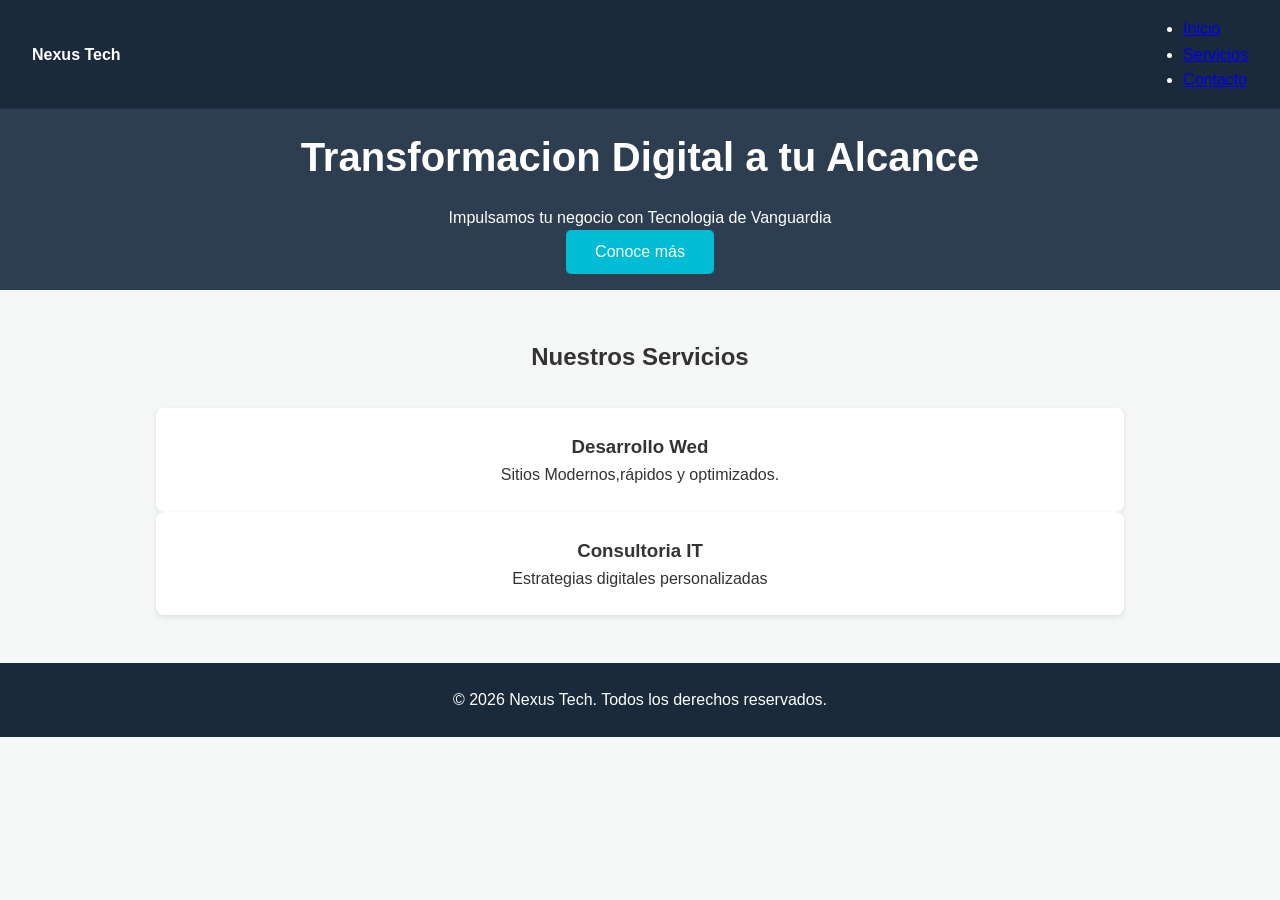
==== index.html @ 53a54531 "feat: agregar estructura HTML base y estilos iniciales" ====
<!DOCTYPE html>
<html lang="en">
<head>
    <meta charset="UTF-8">
    <meta name="viewport" content="width=device-width, initial-scale=1.0">
    <title>Nexus Tech - La Transformacion Digital </title>
    <link rel="stylesheet" href="styles.css">
</head>
<body>
    <header>
        <div class="logo">Nexus Tech </div>
        <nav>
            <ul>
                <li><a href="#inicio">Inicio</a></li>
                <li><a href="#servicios">Servicios</a></li>
                <li><a href="#contacto">Contacto</a></li>
            </ul>
        </nav>
    </header>
    <section id="inicio" class="hero">
        <h1>Transformacion Digital a tu Alcance</h1>
        <p>Impulsamos tu negocio con Tecnologia de Vanguardia</p>
        <button>Conoce más </button>
    </section>
    <section id="servicios" class="servicios">
        <h2>Nuestros Servicios</h2>
        <div class="grid-servicios">
            <article class="tarjeta">
                <h3>Desarrollo Wed</h3>
                <p>Sitios Modernos,rápidos y optimizados.</p>
            </article>

            <article class="tarjeta">
                <h3>Consultoria IT</h3>
                <p>Estrategias digitales personalizadas</p>
            </article>
        </div>
    </section>

    <footer>
        <p>&copy; 2026 Nexus Tech. Todos los derechos reservados.</p>
    </footer>

</body>
</html>
---- styles.css ----
* {
    margin: 0;
    padding: 0;
    box-sizing: border-box;
}

body{
    font-family:'Segoe IU', Tahoma, Geneva, Verdana, sans-serif;
    background-color: #f4f7f6;
    color: #333;
    line-height: 1.6;
}

header{
    background-color: #1a2a3a;
    color: white;
    display: flex;
    justify-content:space-between;
    align-items: center;
    padding: 1rem 2rem;
}

.logo{
    font: size 1.5rem;
    font-weight: bold;
}

.nav ul{
    display:flex;
    list-style: none;
    gap: 1.5rem;
}

.nav a{
    color: white;
    text-decoration: none;
    font-weight: 500;
}

nav a :hover{
    color: #00bcd4;
}

.hero{
    background-color: #2c3e50 ;
    color: white;
    text-align: center;
    padding: 1rem 4rem;
}

.hero h1{
    font-size: 2.5rem;
    margin-bottom: 1rem;
}

hero p{
    font-size: 1.2rem;
    margin-bottom: 1.5rem;
}

.hero button{
    background-color: #00bcd4;
    color: white;
    border: none;
    padding: 0.8rem 1.8rem ;
    font-size: 1rem;
    border-radius: 5px;
    cursor: pointer;
}

.hero button :hover{
    background-color: #0097a7;
}

.servicios{
    max-width: 1000px;
    margin: 3rem auto;
    padding: 0 1rem;
    text-align: center;
}

.servicios h2{
    margin-bottom: 2rem;
}

.grid .servicios{
    display: flex;
    gap: 1.5rem;
    justify-content: center;
}

.tarjeta{
    background: rgb(255, 255, 255);
    padding: 1.5rem;
    border-radius: 8px;
    box-shadow: 0 2px 5px rgba(0,0,0,0.1);
    flex: 1;
}

footer{
    background-color: #1a2a3a;
    color: white;
    text-align: center;
    padding: 1.5rem;
    margin-top: 3rem;
}
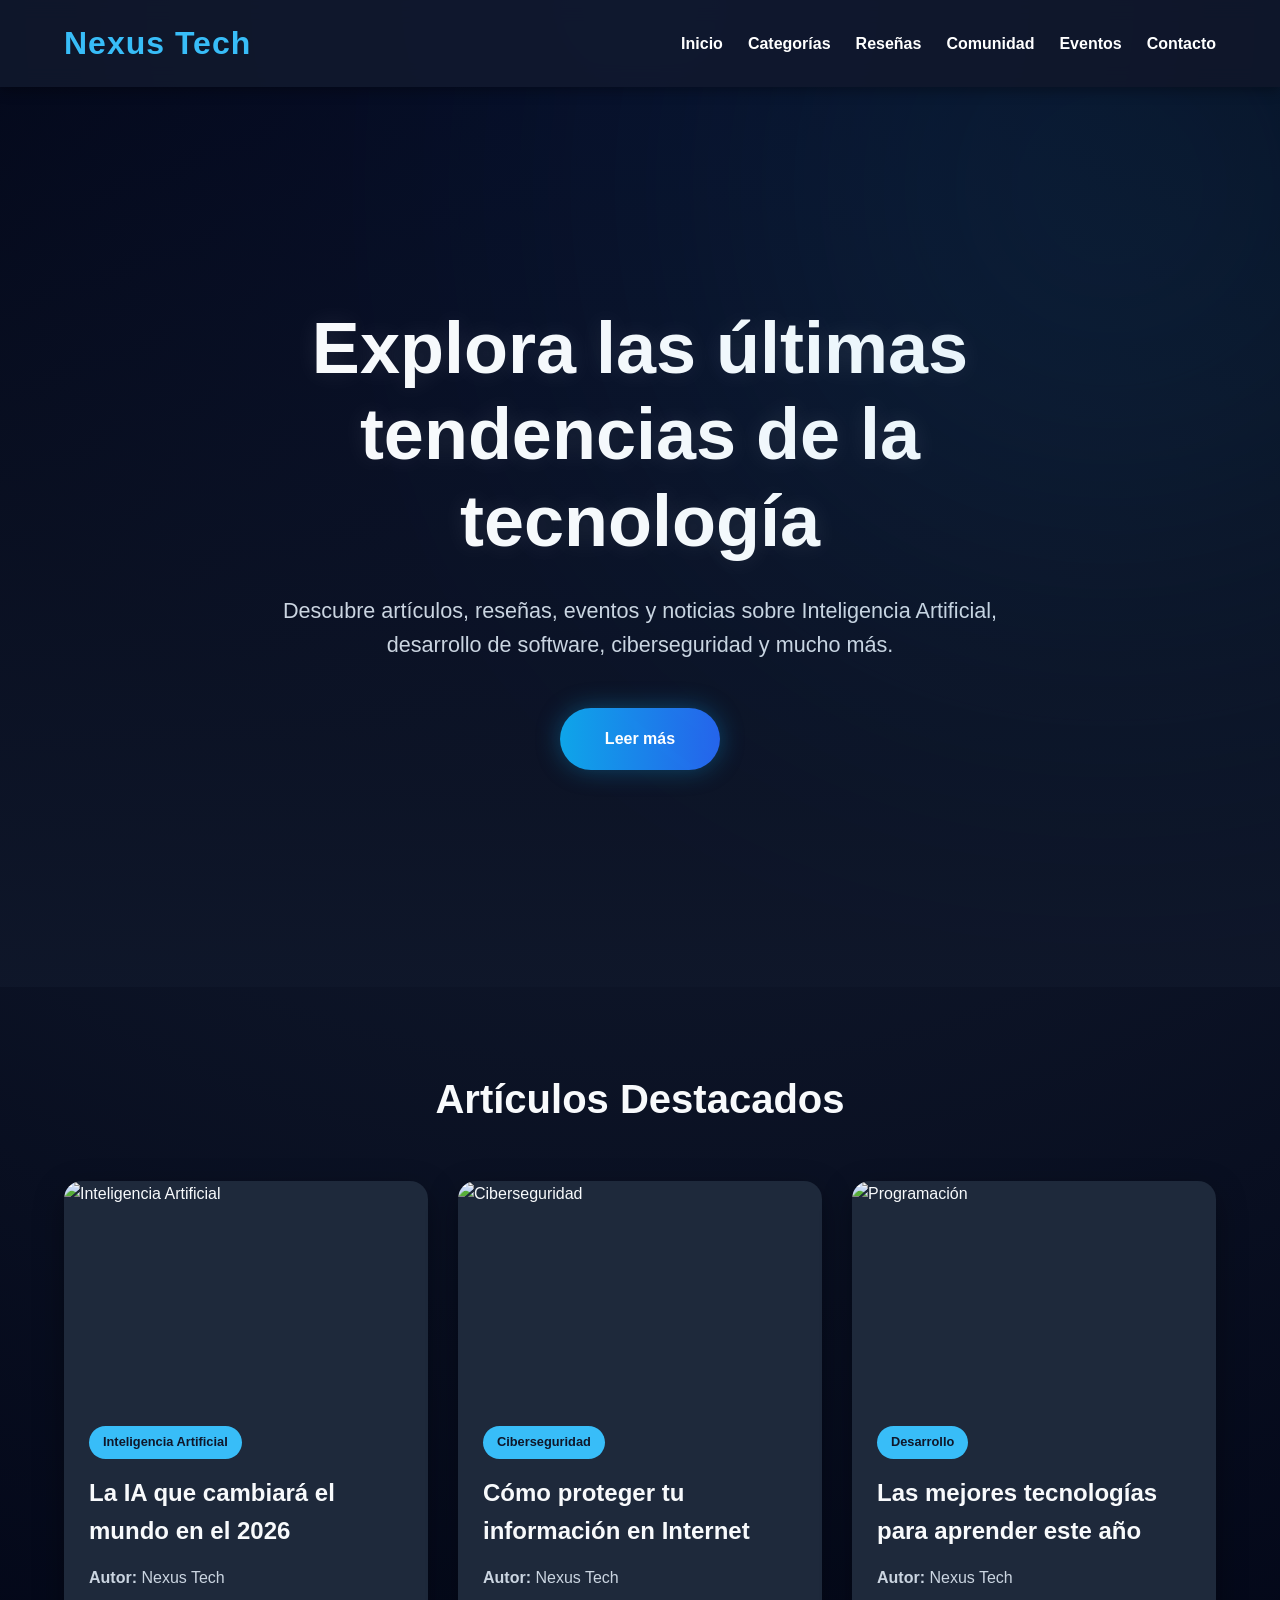
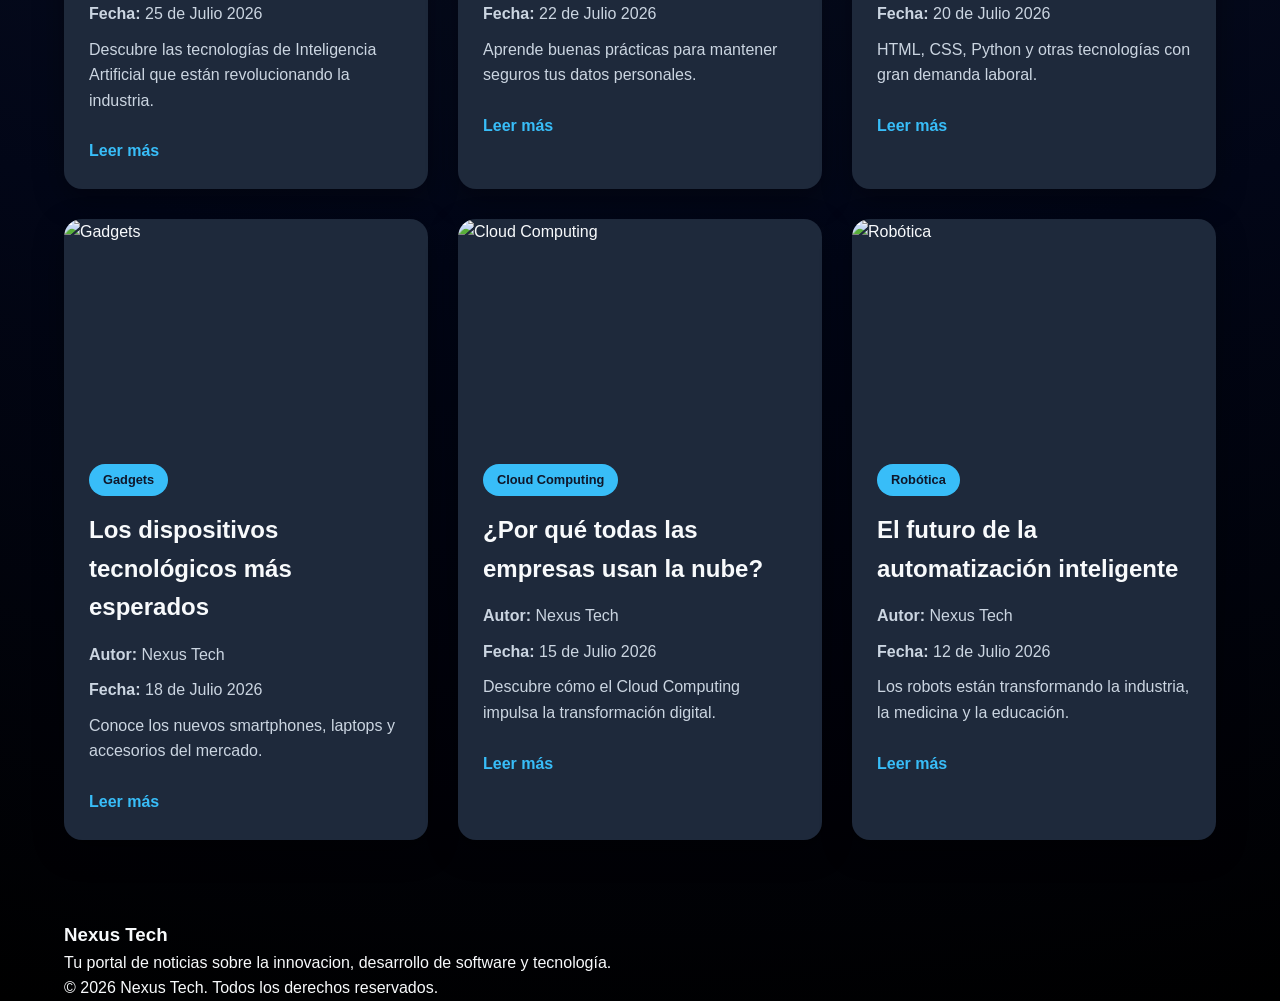
==== commit 32d5672a: "Agrege el index.html" ====
--- a/index.html
+++ b/index.html
@@ -1,45 +1,245 @@
 <!DOCTYPE html>
-<html lang="en">
+<html lang="es">
+
 <head>
     <meta charset="UTF-8">
     <meta name="viewport" content="width=device-width, initial-scale=1.0">
-    <title>Nexus Tech - La Transformacion Digital </title>
-    <link rel="stylesheet" href="styles.css">
+    <title>Nexus Tech - La Transformación Digital</title>
+
+    <link rel="stylesheet" href="assets/css/main.css">
 </head>
+
 <body>
-    <header>
-        <div class="logo">Nexus Tech </div>
-        <nav>
-            <ul>
-                <li><a href="#inicio">Inicio</a></li>
-                <li><a href="#servicios">Servicios</a></li>
-                <li><a href="#contacto">Contacto</a></li>
-            </ul>
-        </nav>
+
+    <header class="header">
+
+        <div class="contenedor">
+
+            <div class="logo">
+                <h1>Nexus Tech</h1>
+            </div>
+
+            <nav class="menu">
+
+                <ul>
+
+                    <li><a href="index.html">Inicio</a></li>
+                    <li><a href="pages/categorias.html">Categorías</a></li>
+                    <li><a href="pages/resenas.html">Reseñas</a></li>
+                    <li><a href="pages/comunidad.html">Comunidad</a></li>
+                    <li><a href="pages/eventos.html">Eventos</a></li>
+                    <li><a href="pages/contacto.html">Contacto</a></li>
+
+                </ul>
+
+            </nav>
+
+        </div>
+
     </header>
-    <section id="inicio" class="hero">
-        <h1>Transformacion Digital a tu Alcance</h1>
-        <p>Impulsamos tu negocio con Tecnologia de Vanguardia</p>
-        <button>Conoce más </button>
+
+    <!--HERO-->
+    <section class="hero">
+
+        <div class="hero-contenido">
+
+            <h2>Explora las últimas tendencias de la tecnología</h2>
+
+            <p>
+                Descubre artículos, reseñas, eventos y noticias sobre
+                Inteligencia Artificial, desarrollo de software,
+                ciberseguridad y mucho más.
+            </p>
+
+            <a href="pages/categorias.html" class="boton">
+                Leer más
+            </a>
+
+        </div>
+
     </section>
-    <section id="servicios" class="servicios">
-        <h2>Nuestros Servicios</h2>
-        <div class="grid-servicios">
-            <article class="tarjeta">
-                <h3>Desarrollo Wed</h3>
-                <p>Sitios Modernos,rápidos y optimizados.</p>
-            </article>
-
-            <article class="tarjeta">
-                <h3>Consultoria IT</h3>
-                <p>Estrategias digitales personalizadas</p>
-            </article>
-        </div>
-    </section>
-
-    <footer>
-        <p>&copy; 2026 Nexus Tech. Todos los derechos reservados.</p>
-    </footer>
-
+
+    <!-- ================= ARTÍCULOS ================= -->
+
+    <main class="contenedor">
+
+        <section class="articulos">
+
+            <h2>Artículos Destacados</h2>
+
+            <div class="grid-articulos">
+
+                <!-- Tarjeta 1 -->
+
+                <article class="tarjeta">
+
+                    <img src="assets/img/ia.jpg" alt="Inteligencia Artificial">
+
+                    <div class="contenido">
+
+                        <span>Inteligencia Artificial</span>
+
+                        <h3>La IA que cambiará el mundo en el 2026</h3>
+
+                        <p><strong>Autor:</strong> Nexus Tech</p>
+
+                        <p><strong>Fecha:</strong> 25 de Julio 2026</p>
+
+                        <p>
+                            Descubre las tecnologías de Inteligencia Artificial
+                            que están revolucionando la industria.
+                        </p>
+
+                        <a href="#">Leer más</a>
+
+                    </div>
+
+                </article>
+
+                <!-- Tarjeta 2 -->
+
+                <article class="tarjeta">
+
+                    <img src="assets/img/ciberseguridad.jpg" alt="Ciberseguridad">
+
+                    <div class="contenido">
+
+                        <span>Ciberseguridad</span>
+
+                        <h3>Cómo proteger tu información en Internet</h3>
+
+                        <p><strong>Autor:</strong> Nexus Tech</p>
+
+                        <p><strong>Fecha:</strong> 22 de Julio 2026</p>
+
+                        <p>
+                            Aprende buenas prácticas para mantener seguros
+                            tus datos personales.
+                        </p>
+
+                        <a href="#">Leer más</a>
+
+                    </div>
+
+                </article>
+
+                <!-- Tarjeta 3 -->
+
+                <article class="tarjeta">
+
+                    <img src="assets/img/programacion.jpg" alt="Programación">
+
+                    <div class="contenido">
+
+                        <span>Desarrollo</span>
+
+                        <h3>Las mejores tecnologías para aprender este año</h3>
+
+                        <p><strong>Autor:</strong> Nexus Tech</p>
+
+                        <p><strong>Fecha:</strong> 20 de Julio 2026</p>
+
+                        <p>
+                            HTML, CSS, Python y otras tecnologías con gran demanda laboral.
+                        </p>
+
+                        <a href="#">Leer más</a>
+
+                    </div>
+
+                </article>
+
+                <!-- Tarjeta 4 -->
+
+                <article class="tarjeta">
+
+                    <img src="assets/img/gadgets.jpg" alt="Gadgets">
+
+                    <div class="contenido">
+
+                        <span>Gadgets</span>
+
+                        <h3>Los dispositivos tecnológicos más esperados</h3>
+
+                        <p><strong>Autor:</strong> Nexus Tech</p>
+
+                        <p><strong>Fecha:</strong> 18 de Julio 2026</p>
+
+                        <p>
+                            Conoce los nuevos smartphones, laptops y accesorios del mercado.
+                        </p>
+
+                        <a href="#">Leer más</a>
+
+                    </div>
+
+                </article>
+
+                <!-- Tarjeta 5 -->
+
+                <article class="tarjeta">
+
+                    <img src="assets/img/cloud.jpg" alt="Cloud Computing">
+
+                    <div class="contenido">
+
+                        <span>Cloud Computing</span>
+
+                        <h3>¿Por qué todas las empresas usan la nube?</h3>
+
+                        <p><strong>Autor:</strong> Nexus Tech</p>
+
+                        <p><strong>Fecha:</strong> 15 de Julio 2026</p>
+
+                        <p>
+                            Descubre cómo el Cloud Computing impulsa la transformación digital.
+                        </p>
+
+                        <a href="#">Leer más</a>
+
+                    </div>
+
+                </article>
+
+                <!-- Tarjeta 6 -->
+
+                <article class="tarjeta">
+
+                    <img src="assets/img/robotica.jpg" alt="Robótica">
+
+                    <div class="contenido">
+
+                        <span>Robótica</span>
+
+                        <h3>El futuro de la automatización inteligente</h3>
+
+                        <p><strong>Autor:</strong> Nexus Tech</p>
+
+                        <p><strong>Fecha:</strong> 12 de Julio 2026</p>
+
+                        <p>
+                            Los robots están transformando la industria, la medicina y la educación.
+                        </p>
+
+                        <a href="#">Leer más</a>
+
+                    </div>
+
+                </article>
+
+            </div>
+
+        </section>
+
+    </main>
+
+         <!-- == FOOTER = -->
+          <footer class="footer">
+            <div class="contenedor">
+                <h3>Nexus Tech</h3>
+                <p>Tu portal de noticias sobre la innovacion, desarrollo de software y tecnología.</p>
+                <p> &copy; 2026 Nexus Tech. Todos los derechos reservados.</p>
+            </div>
+          </footer>
 </body>
 </html>
--- a/assets/css/main.css
+++ b/assets/css/main.css
@@ -0,0 +1,54 @@
+/* Importar los demás archivos */
+@import url("layout.css");
+@import url("components.css");
+@import url("responsive.css");
+
+/* RESET */
+*{
+    margin: 0;
+    padding: 0;
+    box-sizing: border-box;
+}
+
+/* VARIABLES */
+:root{
+    --color-principal:#0f172a;
+    --color-secundario:#1e293b;
+    --color-acento:#38bdf8;
+    --color-texto:#f8fafc;
+    --color-gris:#94a3b8;
+
+    --fuente:'Segoe UI', Tahoma, Geneva, Verdana, sans-serif;
+}
+
+/* ESTILOS GENERALES */
+body{
+    font-family: var(--fuente);
+    color: var(--color-texto);
+    line-height: 1.6;
+
+    background:
+    radial-gradient(circle at top,#1e3a8a 0%,#0f172a 30%,#020617 70%,#000000 100%);
+
+    overflow-x:hidden;
+}
+
+a{
+    text-decoration: none;
+    color: inherit;
+}
+
+ul{
+    list-style: none;
+}
+
+img{
+    width: 100%;
+    display: block;
+}
+
+.contenedor{
+    width: 90%;
+    max-width: 1200px;
+    margin: auto;
+}
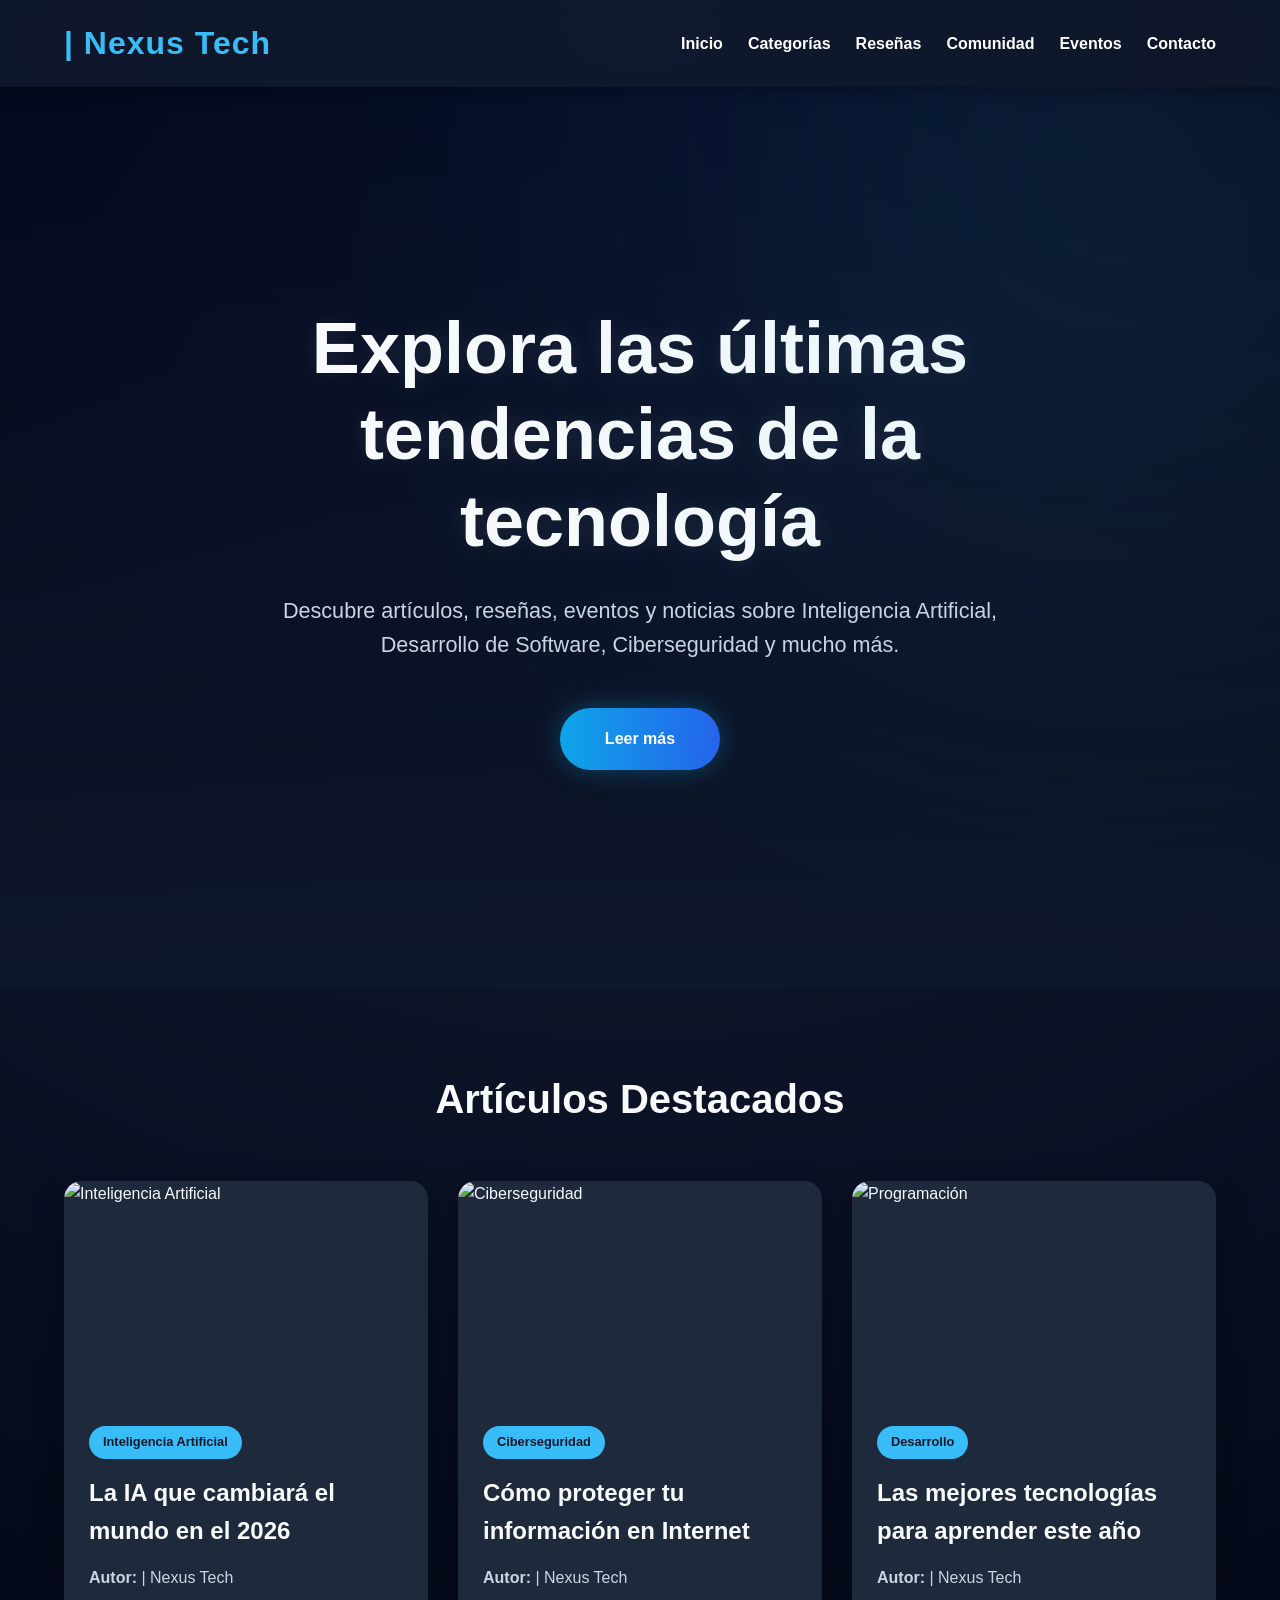
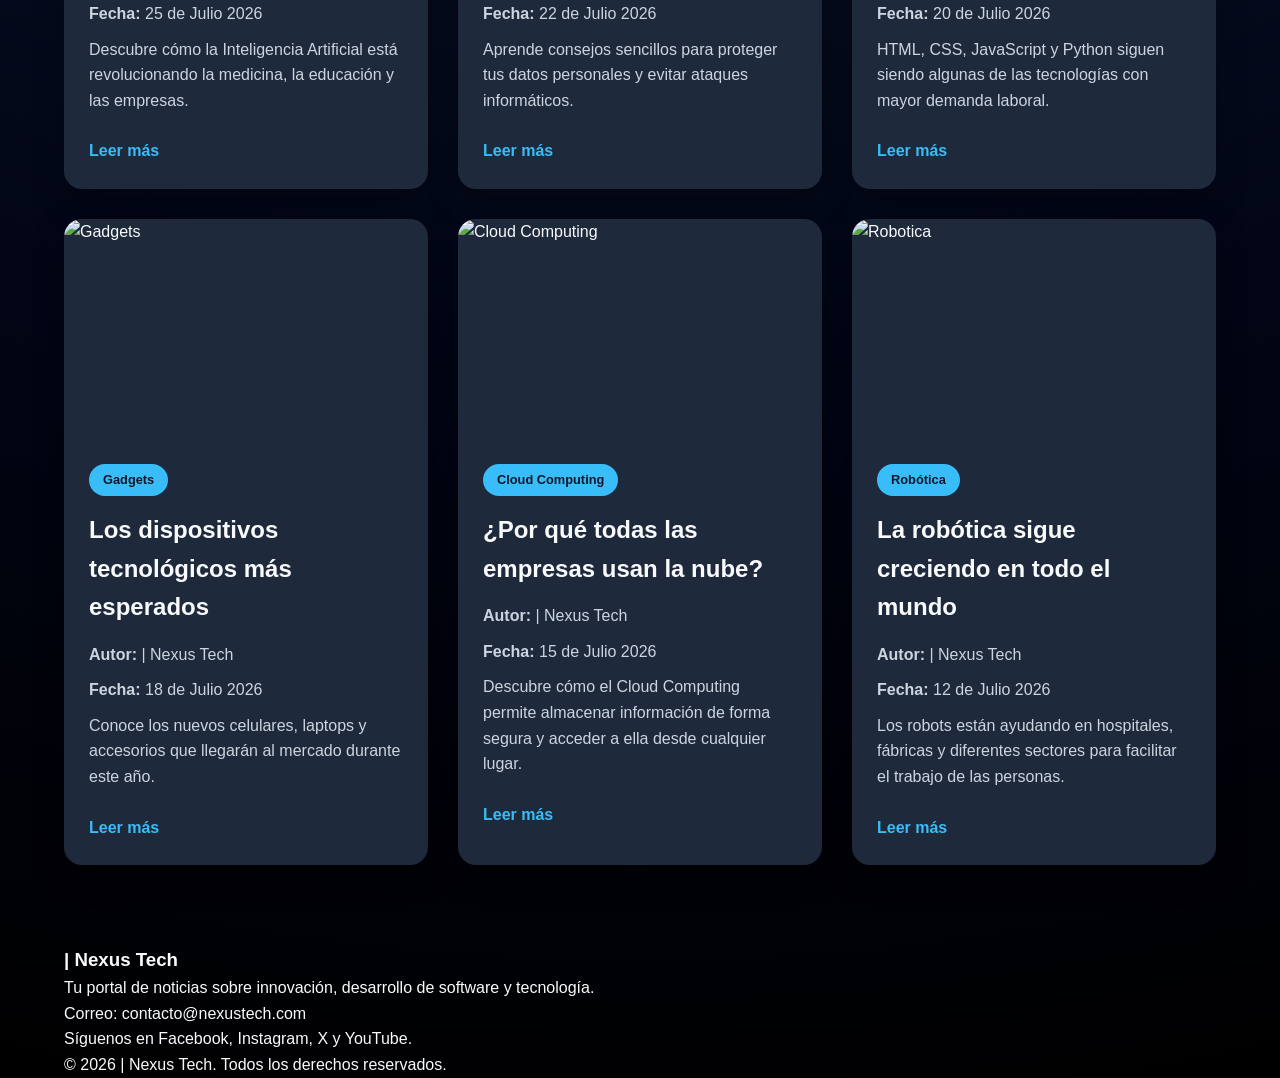
==== commit 12af5090: "Implementación de las páginas principales: Inicio y Categorías" ====
--- a/index.html
+++ b/index.html
@@ -1,245 +1,132 @@
 <!DOCTYPE html>
 <html lang="es">
-
-<head>
     <meta charset="UTF-8">
     <meta name="viewport" content="width=device-width, initial-scale=1.0">
-    <title>Nexus Tech - La Transformación Digital</title>
-
+    <title>| Nexus Tech - La Transformación Digital</title>
     <link rel="stylesheet" href="assets/css/main.css">
 </head>
-
 <body>
-
     <header class="header">
-
         <div class="contenedor">
-
             <div class="logo">
-                <h1>Nexus Tech</h1>
+                <h1>| Nexus Tech</h1>
             </div>
-
             <nav class="menu">
-
                 <ul>
-
                     <li><a href="index.html">Inicio</a></li>
                     <li><a href="pages/categorias.html">Categorías</a></li>
                     <li><a href="pages/resenas.html">Reseñas</a></li>
                     <li><a href="pages/comunidad.html">Comunidad</a></li>
                     <li><a href="pages/eventos.html">Eventos</a></li>
                     <li><a href="pages/contacto.html">Contacto</a></li>
-
                 </ul>
-
             </nav>
-
         </div>
-
     </header>
 
-    <!--HERO-->
     <section class="hero">
-
         <div class="hero-contenido">
-
             <h2>Explora las últimas tendencias de la tecnología</h2>
-
-            <p>
-                Descubre artículos, reseñas, eventos y noticias sobre
-                Inteligencia Artificial, desarrollo de software,
-                ciberseguridad y mucho más.
-            </p>
-
-            <a href="pages/categorias.html" class="boton">
-                Leer más
-            </a>
-
+            <p>Descubre artículos, reseñas, eventos y noticias sobre Inteligencia Artificial, Desarrollo de Software, Ciberseguridad y mucho más.</p>
+            <a href="pages/categorias.html" class="boton">Leer más</a>
         </div>
-
     </section>
 
-    <!-- ================= ARTÍCULOS ================= -->
-
     <main class="contenedor">
-
         <section class="articulos">
-
             <h2>Artículos Destacados</h2>
-
             <div class="grid-articulos">
 
                 <!-- Tarjeta 1 -->
-
                 <article class="tarjeta">
-
                     <img src="assets/img/ia.jpg" alt="Inteligencia Artificial">
-
                     <div class="contenido">
-
                         <span>Inteligencia Artificial</span>
-
                         <h3>La IA que cambiará el mundo en el 2026</h3>
-
-                        <p><strong>Autor:</strong> Nexus Tech</p>
-
+                        <p><strong>Autor:</strong> | Nexus Tech</p>
                         <p><strong>Fecha:</strong> 25 de Julio 2026</p>
-
-                        <p>
-                            Descubre las tecnologías de Inteligencia Artificial
-                            que están revolucionando la industria.
-                        </p>
-
+                        <p>Descubre cómo la Inteligencia Artificial está revolucionando la medicina, la educación y las empresas.</p>
                         <a href="#">Leer más</a>
-
                     </div>
-
                 </article>
 
                 <!-- Tarjeta 2 -->
-
                 <article class="tarjeta">
-
                     <img src="assets/img/ciberseguridad.jpg" alt="Ciberseguridad">
-
                     <div class="contenido">
-
                         <span>Ciberseguridad</span>
-
                         <h3>Cómo proteger tu información en Internet</h3>
-
-                        <p><strong>Autor:</strong> Nexus Tech</p>
-
+                        <p><strong>Autor:</strong> | Nexus Tech</p>
                         <p><strong>Fecha:</strong> 22 de Julio 2026</p>
-
-                        <p>
-                            Aprende buenas prácticas para mantener seguros
-                            tus datos personales.
-                        </p>
-
+                        <p>Aprende consejos sencillos para proteger tus datos personales y evitar ataques informáticos.</p>
                         <a href="#">Leer más</a>
-
                     </div>
-
                 </article>
 
                 <!-- Tarjeta 3 -->
-
                 <article class="tarjeta">
-
                     <img src="assets/img/programacion.jpg" alt="Programación">
-
                     <div class="contenido">
-
                         <span>Desarrollo</span>
-
                         <h3>Las mejores tecnologías para aprender este año</h3>
-
-                        <p><strong>Autor:</strong> Nexus Tech</p>
-
+                        <p><strong>Autor:</strong> | Nexus Tech</p>
                         <p><strong>Fecha:</strong> 20 de Julio 2026</p>
-
-                        <p>
-                            HTML, CSS, Python y otras tecnologías con gran demanda laboral.
-                        </p>
-
+                        <p>HTML, CSS, JavaScript y Python siguen siendo algunas de las tecnologías con mayor demanda laboral.</p>
                         <a href="#">Leer más</a>
-
                     </div>
-
                 </article>
 
-                <!-- Tarjeta 4 -->
-
+                    <!-- Tarjeta 4 -->
                 <article class="tarjeta">
-
                     <img src="assets/img/gadgets.jpg" alt="Gadgets">
-
                     <div class="contenido">
-
                         <span>Gadgets</span>
-
                         <h3>Los dispositivos tecnológicos más esperados</h3>
-
-                        <p><strong>Autor:</strong> Nexus Tech</p>
-
+                        <p><strong>Autor:</strong> | Nexus Tech</p>
                         <p><strong>Fecha:</strong> 18 de Julio 2026</p>
-
-                        <p>
-                            Conoce los nuevos smartphones, laptops y accesorios del mercado.
-                        </p>
-
+                        <p>Conoce los nuevos celulares, laptops y accesorios que llegarán al mercado durante este año.</p>
                         <a href="#">Leer más</a>
-
                     </div>
-
                 </article>
 
                 <!-- Tarjeta 5 -->
-
                 <article class="tarjeta">
-
                     <img src="assets/img/cloud.jpg" alt="Cloud Computing">
-
                     <div class="contenido">
-
                         <span>Cloud Computing</span>
-
                         <h3>¿Por qué todas las empresas usan la nube?</h3>
-
-                        <p><strong>Autor:</strong> Nexus Tech</p>
-
+                        <p><strong>Autor:</strong> | Nexus Tech</p>
                         <p><strong>Fecha:</strong> 15 de Julio 2026</p>
-
-                        <p>
-                            Descubre cómo el Cloud Computing impulsa la transformación digital.
-                        </p>
-
+                        <p>Descubre cómo el Cloud Computing permite almacenar información de forma segura y acceder a ella desde cualquier lugar.</p>
                         <a href="#">Leer más</a>
-
                     </div>
-
                 </article>
 
                 <!-- Tarjeta 6 -->
-
                 <article class="tarjeta">
-
-                    <img src="assets/img/robotica.jpg" alt="Robótica">
-
+                    <img src="assets/img/robotica.jpg" alt="Robotica">
                     <div class="contenido">
-
                         <span>Robótica</span>
-
-                        <h3>El futuro de la automatización inteligente</h3>
-
-                        <p><strong>Autor:</strong> Nexus Tech</p>
-
+                        <h3>La robótica sigue creciendo en todo el mundo</h3>
+                        <p><strong>Autor:</strong> | Nexus Tech</p>
                         <p><strong>Fecha:</strong> 12 de Julio 2026</p>
-
-                        <p>
-                            Los robots están transformando la industria, la medicina y la educación.
-                        </p>
-
+                        <p>Los robots están ayudando en hospitales, fábricas y diferentes sectores para facilitar el trabajo de las personas.</p>
                         <a href="#">Leer más</a>
-
                     </div>
-
                 </article>
-
             </div>
-
         </section>
-
     </main>
 
-         <!-- == FOOTER = -->
-          <footer class="footer">
-            <div class="contenedor">
-                <h3>Nexus Tech</h3>
-                <p>Tu portal de noticias sobre la innovacion, desarrollo de software y tecnología.</p>
-                <p> &copy; 2026 Nexus Tech. Todos los derechos reservados.</p>
-            </div>
-          </footer>
+    <footer class="footer">
+        <div class="contenedor">
+            <h3>| Nexus Tech</h3>
+            <p>Tu portal de noticias sobre innovación, desarrollo de software y tecnología.</p>
+            <p>Correo: contacto@nexustech.com</p>
+            <p>Síguenos en Facebook, Instagram, X y YouTube.</p>
+            <p>&copy; 2026 | Nexus Tech. Todos los derechos reservados.</p>
+        </div>
+    </footer>
+
 </body>
 </html>
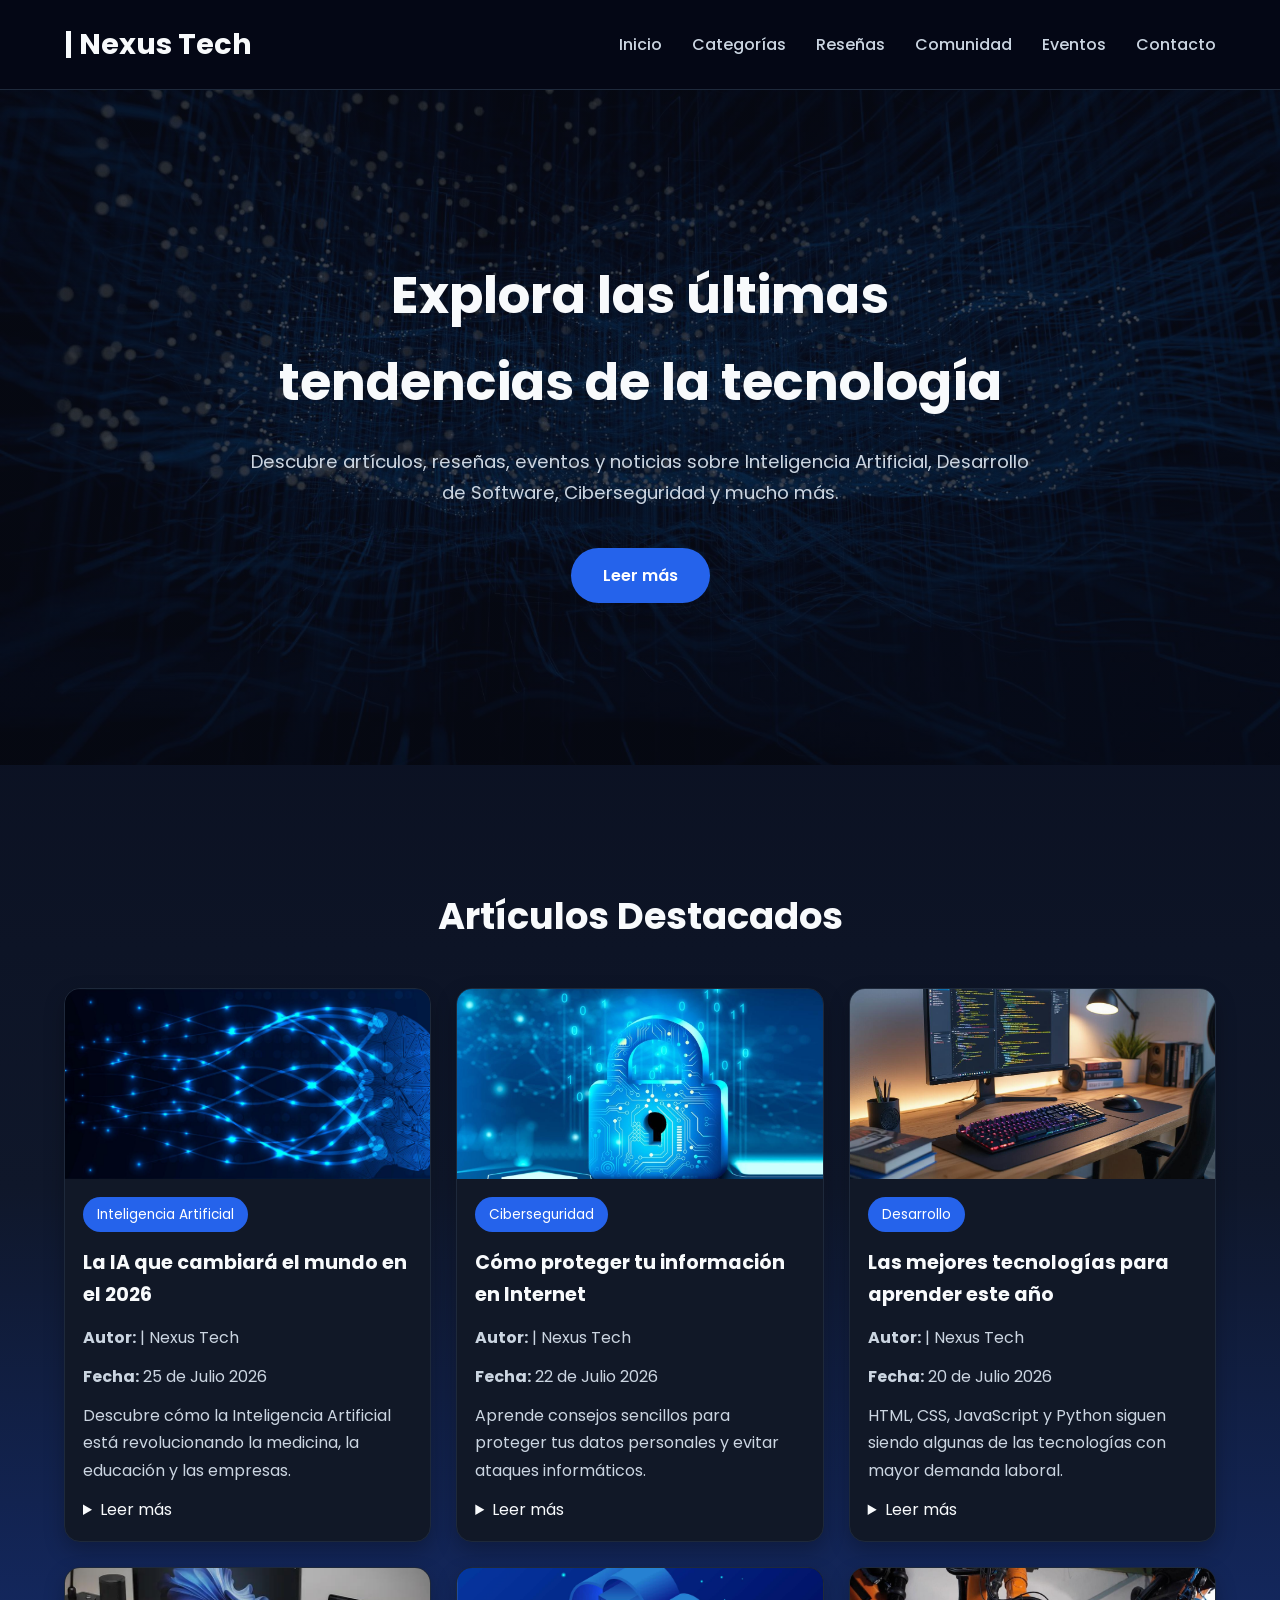
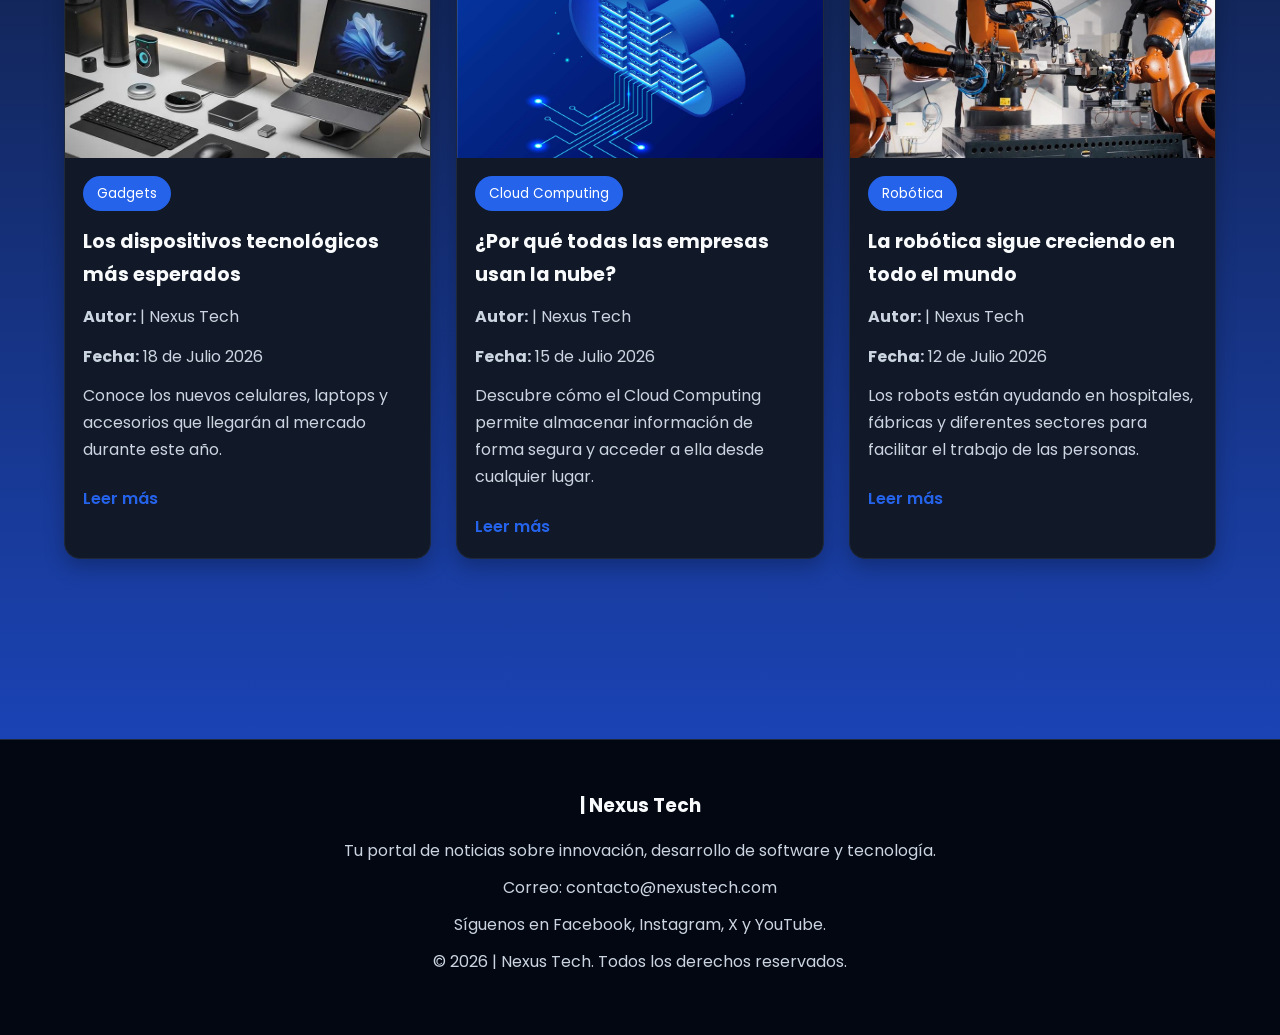
==== commit e43a66c2: "✨ feat(ui): mejorar diseño de categorías, contacto e iconos con ajustes en HTML y CSS" ====
--- a/index.html
+++ b/index.html
@@ -46,7 +46,17 @@
                         <p><strong>Autor:</strong> | Nexus Tech</p>
                         <p><strong>Fecha:</strong> 25 de Julio 2026</p>
                         <p>Descubre cómo la Inteligencia Artificial está revolucionando la medicina, la educación y las empresas.</p>
-                        <a href="#">Leer más</a>
+                        <details class="leer-mas">
+                            <summary>Leer más</summary>
+                            <p class="texto-completo">
+                                La Inteligencia Artificial está transformando sectores como la medicina,
+                                la educación y la industria. Gracias al aprendizaje automático,
+                                hoy es posible analizar grandes cantidades de datos, automatizar procesos
+                                y mejorar la toma de decisiones. En Nexus Tech exploramos cómo estas
+                                tecnologías seguirán evolucionando durante los próximos años y el impacto
+                                que tendrán en nuestra vida diaria.
+                            </p>
+                        </details>
                     </div>
                 </article>
 
@@ -59,7 +69,15 @@
                         <p><strong>Autor:</strong> | Nexus Tech</p>
                         <p><strong>Fecha:</strong> 22 de Julio 2026</p>
                         <p>Aprende consejos sencillos para proteger tus datos personales y evitar ataques informáticos.</p>
-                        <a href="#">Leer más</a>
+                        <details class="leer-mas">
+                            <summary>Leer más</summary>
+                            <p class="texto-completo">
+                                HTML y CSS siguen siendo el punto de partida para cualquier desarrollador
+                                web. Aprender a estructurar correctamente una página y aplicar estilos
+                                modernos permite crear sitios rápidos, accesibles y adaptables a cualquier
+                                dispositivo. Dominar estas bases facilita aprender tecnologías más avanzadas.
+                            </p>
+                        </details>
                     </div>
                 </article>
 
@@ -72,7 +90,16 @@
                         <p><strong>Autor:</strong> | Nexus Tech</p>
                         <p><strong>Fecha:</strong> 20 de Julio 2026</p>
                         <p>HTML, CSS, JavaScript y Python siguen siendo algunas de las tecnologías con mayor demanda laboral.</p>
-                        <a href="#">Leer más</a>
+                        <details class="leer-mas">
+                            <summary>Leer más</summary>
+
+                            <p class="texto-completo">
+                                La ciberseguridad es uno de los pilares más importantes del mundo digital.
+                                Utilizar contraseñas seguras, autenticación en dos pasos y reconocer ataques
+                                de phishing son prácticas fundamentales para proteger la información personal
+                                y empresarial frente a amenazas cada vez más sofisticadas.
+                            </p>
+                        </details>
                     </div>
                 </article>
 
--- a/assets/css/main.css
+++ b/assets/css/main.css
@@ -1,54 +1,141 @@
-/* Importar los demás archivos */
 @import url("layout.css");
 @import url("components.css");
 @import url("responsive.css");
 
-/* RESET */
-*{
-    margin: 0;
-    padding: 0;
-    box-sizing: border-box;
+@import url("https://fonts.googleapis.com/css2?family=Poppins:wght@300;400;500;600;700&display=swap");
+
+:root{
+
+    --color-fondo:#050816;
+    --color-fondo-secundario:#0f172a;
+    --color-principal:#2563eb;
+    --color-principal-hover:#3b82f6;
+    --color-texto:#f8fafc;
+    --color-texto-secundario:#cbd5e1;
+    --color-tarjeta:#111827;
+    --color-borde:#1e293b;
+
+    --sombra:0 10px 30px rgba(37,99,235,.20);
+
+    --radio:16px;
+
+    --transicion:.35s;
+
 }
 
-/* VARIABLES */
-:root{
-    --color-principal:#0f172a;
-    --color-secundario:#1e293b;
-    --color-acento:#38bdf8;
-    --color-texto:#f8fafc;
-    --color-gris:#94a3b8;
+*{
 
-    --fuente:'Segoe UI', Tahoma, Geneva, Verdana, sans-serif;
+    margin:0;
+    padding:0;
+    box-sizing:border-box;
+
 }
 
-/* ESTILOS GENERALES */
+html{
+
+    scroll-behavior:smooth;
+
+}
+
 body{
-    font-family: var(--fuente);
-    color: var(--color-texto);
-    line-height: 1.6;
 
-    background:
-    radial-gradient(circle at top,#1e3a8a 0%,#0f172a 30%,#020617 70%,#000000 100%);
+    font-family:"Poppins",sans-serif;
 
-    overflow-x:hidden;
+    background:linear-gradient(
+        180deg,
+        #050816 0%,
+        #0f172a 45%,
+        #1d4ed8 100%
+    );
+
+    color:var(--color-texto);
+
+    line-height:1.7;
+
+}
+
+img{
+
+    width:100%;
+
+    display:block;
+
 }
 
 a{
-    text-decoration: none;
-    color: inherit;
+
+    text-decoration:none;
+
+    color:inherit;
+
 }
 
 ul{
-    list-style: none;
-}
 
-img{
-    width: 100%;
-    display: block;
+    list-style:none;
+
 }
 
 .contenedor{
-    width: 90%;
-    max-width: 1200px;
-    margin: auto;
+
+    width:90%;
+    max-width:1300px;
+    margin:auto;
+
+}
+
+section{
+
+    padding:80px 0;
+
+}
+
+h1,h2,h3{
+
+    font-weight:700;
+
+}
+
+h2{
+
+    font-size:2.3rem;
+
+    margin-bottom:20px;
+
+}
+
+p{
+
+    color:var(--color-texto-secundario);
+
+}
+
+.boton{
+
+    display:inline-block;
+
+    margin-top:20px;
+
+    padding:14px 32px;
+
+    background:var(--color-principal);
+
+    color:white;
+
+    border-radius:50px;
+
+    transition:var(--transicion);
+
+    font-weight:600;
+
+}
+
+.boton:hover{
+
+    background:var(--color-principal-hover);
+
+    transform:translateY(-4px);
+
+    box-shadow:var(--sombra);
+
 }
